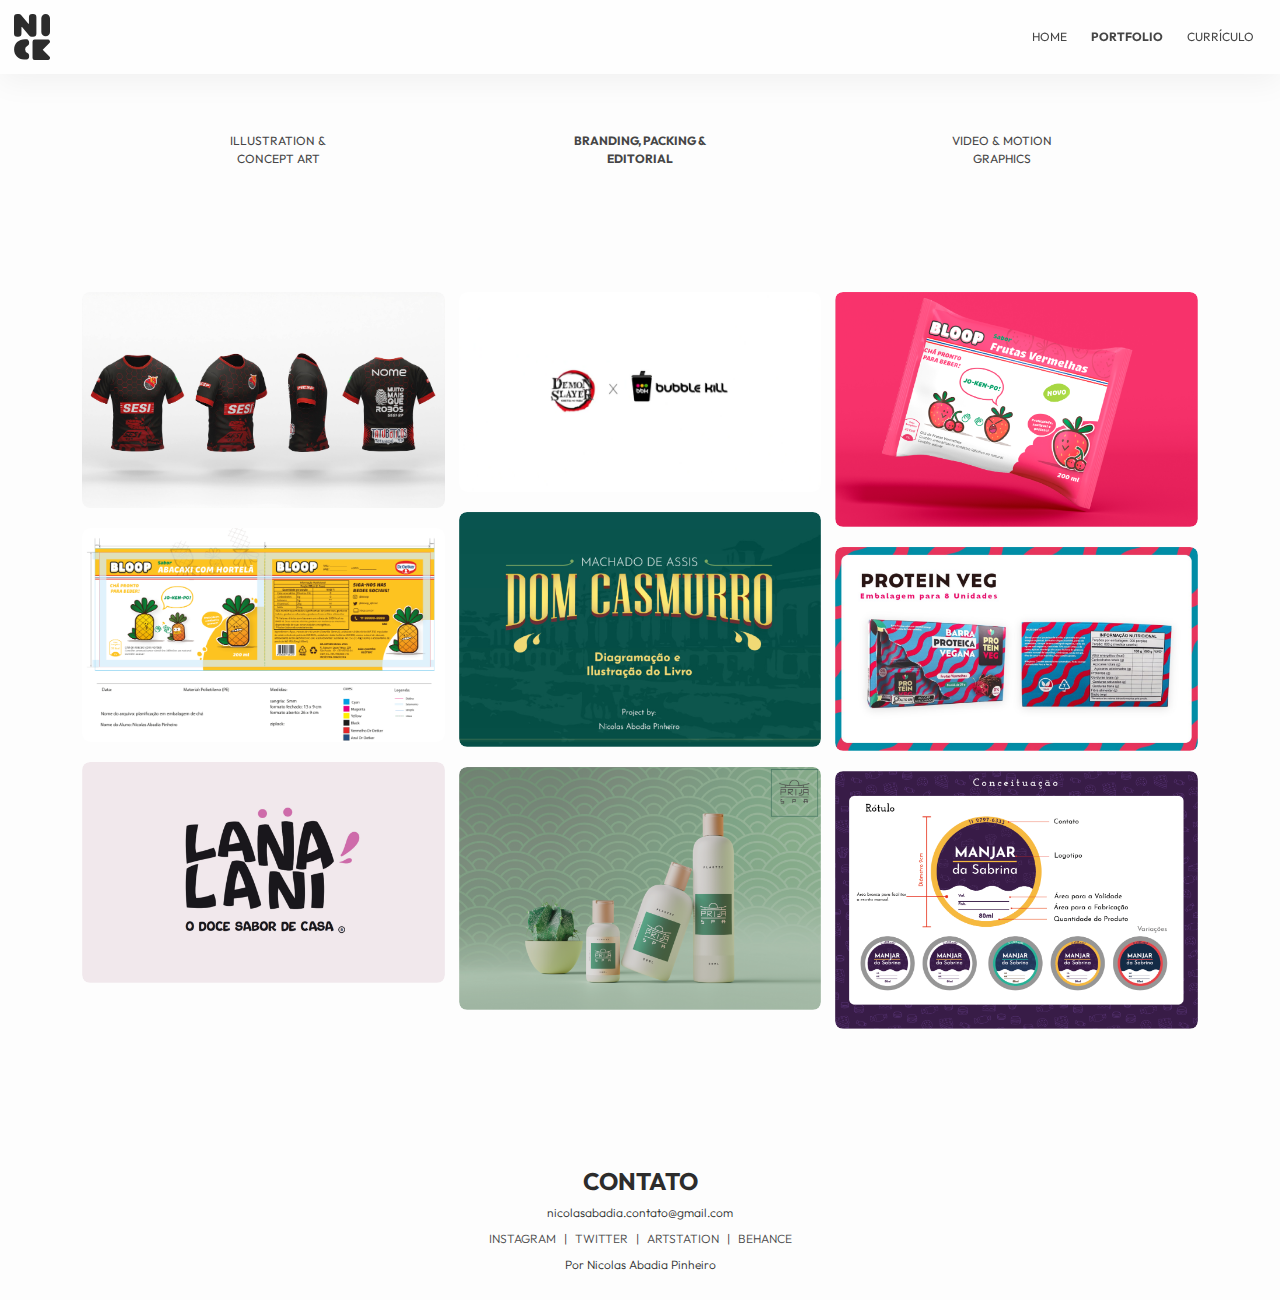
==== graphicdesign.html @ d36bc365 "Projects Update" ====
<!DOCTYPE html>
<html lang="en">

<head>
    <meta charset="UTF-8">
    <meta http-equiv="X-UA-Compatible" content="IE=edge">
    <meta name="viewport" content="width=device-width, initial-scale=1.0">
    <link rel="stylesheet"
        href="https://fonts.googleapis.com/css2?family=Material+Symbols+Rounded:opsz,wght,FILL,GRAD@48,700,1,0" />
    <link class="favicon" rel="icon" href="assets/SVGS/favicon2.svg" type="image/svg+xml"
        media="(prefers-color-scheme: dark)">
    <link class="favicon" rel="icon" href="assets/SVGS/favicon.svg" type="image/svg+xml"
        media="(prefers-color-scheme: light)">
    <link href="https://cdn.jsdelivr.net/npm/bootstrap@5.3.0/dist/css/bootstrap.min.css" rel="stylesheet">
    <link href="https://getbootstrap.com/docs/5.3/assets/css/docs.css" rel="stylesheet">
    <script src="https://cdn.jsdelivr.net/npm/bootstrap@5.3.0/dist/js/bootstrap.bundle.min.js"></script>
    <link rel="stylesheet" href="/css/style.css">
    
    <title>Nicolas Abadia Pinheiro | Portfolio</title>
</head>

<body>


    <input type="checkbox" id="toggle">
    <header>
        <div class="logotipo"> 
            <img id="llogo" class="img-logotipo" src="/assets/SVGS/favicon.svg" alt="" media="(prefers-color-scheme: light)">
            <img id="dlogo" class="img-logotipo" src="/assets/SVGS/favicon2.svg" alt="" media="(prefers-color-scheme: dark)">
            <h2>Nicolas Abadia Pinheiro</h2>
            <p><b>/PORTFOLIO</b></p>
        </div>

        <nav translate="no">
            <ul class="nav-web">
                <li><a class="nav-link" id="a_home" href="index.html">Home</a></li>
                <li><a class="nav-link" id="a_portfolio" href="#"><b>Portfolio</b></a></li>
                <li><a class="nav-link" id="a_resume" href="resume.html">Currículo</a></li>
            </ul>

            <label class="navbar-toggler" for="toggle">
                <span class="bar"></span>
                <span class="bar"></span>
                <span class="bar"></span>
            </label>
            <ul translate="no" class="nav-mobile">
                <li class="nav-item"><a class="nav-link" id="a_home" href="index.html">Home</a></li>
                <li class="nav-item"><a class="nav-link" id="a_portfolio" href="#"><b>Portfolio</b></a>
                </li>
                <li class="nav-item"><a class="nav-link" id="a_resume" href="resume.html">Currículo</a>
                </li>
            </ul>
        </nav>
    </header>


    <main>
        <nav>
            <ul class="nav-port">
                <li><a class="nav-link" id="a_portfolio" href="portfolio.html">ILLUSTRATION & CONCEPT ART</a></li>
                <li><a class="nav-link" id="a_resume" href="graphicdesign.html"><b>BRANDING, PACKING & EDITORIAL</b></a></li>
                <li><a class="nav-link" id="a_resume" href="video.html">VIDEO & MOTION GRAPHICS</a></li>
            </ul>
        </nav>
       <section class="projects">
            <div class="container">
                <div class="box">
                    <div class="column">
                        <div class="image"><img src="assets/ALLWORKS/MOCKUPTATU.jpg" alt=""></div>
                        <div class="image"><img src="assets/ALLWORKS/Captura de tela 2023-12-28 151054.png" alt=""></div>
                        <div class="image"><img src="assets/ALLWORKS/LANA LANI.png" alt=""></div>
          
                        
                        
                    </div>
                    <div class="column">
                        <div class="image"><img id="demon" src="assets/ALLWORKS/Captura de tela 2024-02-03 124009 - Copia.png" alt=""></div>
                        <div class="image"><img src="assets/ALLWORKS/DOMCAS.png" alt=""></div>
                        <div class="image"><img src="assets/ALLWORKS/PRIJA.png" alt=""></div>
                    </div>
                    <div class="popup-img" id="demon">
                        <div>
                            <span>&times;</span>
                            <div class="popup-desc">
                                <h2>Campanha Promocional: Demon Slayer & Bubble Kill</h2>
                                <p>Trabalho de Conclusão de Curso do Técnico em Design Gráfico do SENAI</p>
                                <p>2023</p>
                                <p><b>Softwares:</b> Photoshop, Illustrator, After Effects, CapCut, Spline, InDesign & Figma</p>
                            </div>
                            <img src="assets/ALLWORKS/Slide1.JPG" alt="">
                            <h2>POSTERS</h2>
                            <img src="assets/ALLWORKS/Mitsuri3.jpg" alt="">
                            <img src="assets/ALLWORKS/Screenshot_20230530-054259_OneDrive.jpg" alt="">
                            <img src="assets/ALLWORKS/Screenshot_20230530-054313_OneDrive.jpg" alt="">
                            <img src="assets/ALLWORKS/Screenshot_20230530-054327_OneDrive.jpg" alt="">
                            <h2>MOCKUPS</h2>
                            <img src="assets/ALLWORKS/muckup mitsuri.jpg" alt="">
                            <img src="assets/ALLWORKS/MitsuriMockup.png" alt="">
                            <img src="assets/ALLWORKS/mockup tokito.jpg" alt="">
                            <img src="assets/ALLWORKS/tanjimocuop.png" alt="">
                            <h2>REDES SOCIAIS</h2>
                            <img src="assets/ALLWORKS/POST FACEBOOK.png" alt="">
                            <h2>COPOS</h2>
                            <video autoplay loop  src="assets/ALLWORKS/studio-lighting-copy-3 (2).mp4"></video>
                            <video autoplay loop  src="assets/ALLWORKS/studio-lighting-copy-3 (3).mp4"></video>
                            <video autoplay loop  src="assets/ALLWORKS/studio-lighting-copy-3 (4).mp4"></video>
                            <video autoplay loop  src="assets/ALLWORKS/studio-lighting-copy-3 (5).mp4"></video>
                        </div>
                    </div>
                    <div class="column">
                        <div class="image"><img src="assets/ALLWORKS/BLOOP.png" alt=""></div>
                        <div class="image"><img src="assets/ALLWORKS/PROTEIN.png" alt=""></div>
                        <div class="image"><img src="assets/ALLWORKS/MANJAR.png" alt=""></div>
                    </div>
                </div>
            </div>
            
       </section>
    </main>
    <footer>
        <h2>CONTATO</h2>
        <span class="email">nicolasabadia.contato@gmail.com</span>
        <div translate="no" class="social">
            <a target="_blank" href="https://www.instagram.com/gogimatilu/">Instagram</a><span class="st">|</span><a
                target="_blank" href="https://twitter.com/gogimatilu">Twitter</a><span class="st">|</span><a
                target="_blank" href="https://www.artstation.com/gogimatilu">Artstation</a><span class="st">|</span><a
                target="_blank" href="https://www.behance.net/nicolasabadia">Behance</a>
        </div>
        <span class="credits">Por Nicolas Abadia Pinheiro</span>
    </footer>
    <script src="javascript/script.js"></script>
</body>

</html>
---- css/style.css ----
@charset "UTF-8";
@import url('https://fonts.googleapis.com/css2?family=Outfit:wght@100;200;300;400;500;600;700;800;900&family=Sora:wght@100;200;300;400;500;600;700;800&display=swap');
@import url('https://fonts.googleapis.com/css2?family=Inter:wght@100;200;300;400;500;600;700;800;900&display=swap');

:root {
    --cor0: #FDFDFD;
    --cor1: #2C2C2C;
    --cor2: #454545;
    --fonte-padrao: Outfit, Inter, system-ui, -apple-system, BlinkMacSystemFont, 'Segoe UI', Roboto, Oxygen, Ubuntu, Cantarell, 'Open Sans', 'Helvetica Neue', sans-serif;
}

* {
    margin: 0;
    padding: 0;
    box-sizing: border-box;
    border: 0;
    outline: 0;
    list-style: none;
    text-decoration: none;
}

ul {
    margin-bottom: 0;
    padding-left: 0;
}

html {
    width: 100%;
    height: 100%;
    font-family: var(--fonte-padrao);
    scroll-behavior: smooth;
}

body {
    font-family: var(--fonte-padrao);
    background-color: var(--cor0);
    color: var(--cor1);
    width: 100%;
    height: 100%;
    display: flex;
    flex-direction: column;


}

header {
    background-color: rgba(255, 255, 255, 0.45);
    box-shadow: 0px 8px 30px rgba(0, 0, 0, 0.05);
    width: 100%;
    min-height: fit-content;
    padding: 14px;
    display: flex;
    flex-direction: row;
    justify-content: space-between;
    align-items: center;
    position: fixed;
    z-index: 2;
    backdrop-filter: blur(45px);
    transition: 0.3s;
}



h2 {
    font-size: 24px;
    text-transform: uppercase;
    font-weight: bold;
    margin-bottom: 0;
}

#me {
    margin-bottom: 27px;
}

.desc h3 {
    margin-top: 27px;
}

h3 {
    font-size: 14px;
    font-style: normal;
    font-weight: bold;
}

p {
    line-height: 27px;
    letter-spacing: 0.07em;
    font-size: 12px;
    margin-bottom: 0;
}

#dlogo {
    display: none;
}

#llogo {
    display: block;
}

.logotipo {
    display: flex;
    align-items: center;
    gap: 20px;
}

.logotipo > p {
    font-size: 16px;
    color: var(--cor2);
    margin-bottom: -6px;
    margin-left: -16px;
    display: none;
}

.logotipo h2 {
    font: 20px;
    display: none;
}

.img-logotipo {
    width: 36px
}

a {
    text-decoration: none;
}

a:hover {
    opacity: 80%;
}

.nav-web {
    display: flex;
    font-size: 12px;
    align-items: center;
    transition: 0.5s;

}


.nav-mobile {
    font-size: 20px;
    display: none;
    align-items: center;
    transition: 1s;
}

.nav-link {
    display: block;
    
    max-width: 167.8px;
    text-align: center;
    padding: 12px;
    text-decoration: none;
    color: var(--cor2);
    text-transform: uppercase;
}


.navbar-toggler {
    display: none;
    height: min-content;
    cursor: pointer;
    transition: 1s;
}


.bar {
    width: 25px;
    height: 4px;
    margin-bottom: 6px;
    background-color: var(--cor1);
    border-radius: 16px;
    transition: 0.3s;
}

input {
    display: none;
    transition: 0.3s;
}

input:checked~header nav .nav-mobile {
    transform: translateX(0);
}



input:checked~header .navbar-toggler .bar:nth-child(1) {
    position: absolute;
    transform: rotate(45deg);
}

input:checked~header .navbar-toggler .bar:nth-child(2) {
    display: none;
}

input:checked~header .navbar-toggler .bar:nth-child(3) {
    transform: rotate(-45deg);
}

.nav-item {
    width: 100%;
}

.img-project {
    border-radius: 16px;
}

.project-imgs {
    border-radius: 16px;
    display: flex;
    align-items: center;
    grid-auto-flow: column;
    grid-auto-columns: 100%;
    gap: 60px;
    scroll-behavior: smooth;
    overscroll-behavior-inline: contain;
    -ms-overflow-style: none;
    overflow-x: auto;
    scrollbar-width: none;

}

.project-imgs::-webkit-scrollbar {
    display: none;
}

.project-slider {
    margin-top: 25px;
    width: 100%;
    display: flex;
    gap: 25px;
    align-items: center;
    justify-content: center;
}

.project-slider a {
    display: block;
    height: 16px;
    width: 16px;
    background-color: #686868;
    border-radius: 50px;
}

/*.project-imgs:hover {
    overflow-x: auto;
    position: sticky;
    scale: 105%;
    overscroll-behavior-inline: contain;
}
*/
footer {
    display: flex;
    align-items: center;
    margin-top: 92px;
}

main {
    display: flex;
    flex-direction: column;
    gap: 72px;
    margin-top: 120px;
}

.works {
    align-items: center;
    display: flex;
    justify-content: center;
    flex-direction: column;
}



.all-works {
    text-decoration: none;
    background-image: url(/assets/ALLWORKS/RUKANGRAYSCALE.png);
    background-position: 50% 50%;
    background-size: 100%;
    gap: 10px;
    height: 200px;
    cursor: pointer;
    justify-content: center;
    overflow: hidden;
    width: 100%;
    transition: 1s;
}

.all-works:hover {
    background-size: 120%;
    text-decoration: none;
}
.ic-works:hover {
    background-size: 120%;
    text-decoration: none;
}
.gd-works:hover {
    background-size: 120%;
    text-decoration: none;
}
.vm-works:hover {
    background-size: 120%;
    text-decoration: none;
}

.ic-works {
    cursor: pointer;
    background-image: url(/assets/ALLWORKS/RUKANGRAYSCALE.png);
    background-position: 50% 50%;
    background-size: 100%;
    gap: 10px;
    height: 200px;
    justify-content: center;
    overflow: hidden;
    width: 100%;
    transition: 1s;
}

.gd-works {
    cursor: pointer;
    background-image: url(/assets/ALLWORKS/BLOOP.png);
    background-position: 50% 50%;
    background-size: 100%;
    gap: 10px;
    height: 200px;
    justify-content: center;
    overflow: hidden;
    width: 100%;
    transition: 1s;
}

.vm-works {
    cursor: pointer;
    background-image: url(/assets/ALLWORKS/Captura\ de\ tela\ 2023-03-21\ 140206.png);
    background-position: 50% 50%;
    background-size: 100%;
    gap: 10px;
    height: 200px;
    justify-content: center;
    overflow: hidden;
    width: 100%;
    transition: 1s;
}

.a-all-works {
    background-color: #0e0d2d7d;
    display: flex;
    align-items: center;
    justify-content: center;
    width: 100%;
    height: 100%;
    padding: 20px;
}

.works-categories {
    display: flex;
    width: 100%;
    flex-wrap: nowrap;
    
}

.a-all-works > p {
    text-align: center;
    font-size: 24px;
    color: white;
    text-transform: uppercase;
    font-weight: bold;
    margin-bottom: 0;
}


.banner {
    display: flex;
    flex-direction: column;
    align-items: center;
    justify-content: center;
    gap: 72px;

}

.banner h2 {
    max-width: 835px;
    text-align: center;
    padding: 0px 50px;
}

.nick-banner {
    width: 40%;
}

.about {
    display: flex;
    flex-wrap: wrap;
    flex-direction: row;
    align-items: center;
    justify-content: center;
    gap: 60px;
    padding: 0px 50px;
}

.h2-banner {
    margin-top: 230px;
}

.about img {
    max-width: fit-content;
    width: 225px;
}

img {
    transition: 0.5s;
    width: 100%;
}

.img-banner {
    margin: -256px;
    height: 550px;
    width: 100%;
    object-fit: cover;

}

.img-project:hover {
    scale: 102%;
}

video {
    width: 100%;
    border-radius: 12px;
}

.video_project {
    width: 65%;
}

.video {
    justify-content: center;
    display: flex;
    padding: 20px;
    width: 100%;
    position: relative;
    width: 100%;
    margin-top: 88px;
}

.video > iframe {
    border-radius: 8px;
    scale: 1.4;
}

.desc {
    width: 550px;
    display: flex;
    flex-direction: column;
    letter-spacing: 15%;
    justify-content: center;
    gap: 27px;

}

.container {
    display: flex;
    flex-direction: column;
    justify-content: center;
    align-items: center;
    text-align: center;
    margin: 40px 20px 0px 20px;
}

.container .box {
    
    display: flex;
    flex-direction: row;
    justify-content: space-between;
    align-items: flex-start;
}

.container .box .column {
    display: flex;
    flex-direction: column;
    width: 32.5%;

    
}

.container .box .column img {
    width: 100%;
    border-radius: 8px;
    
}


@media only screen and (max-width: 769px) {
    .container .box {
        flex-direction: column;
    }
    .container .box .column {

        width: 100%;
    }
}

.nav-port {
    display: flex;
    font-size: 12px;
    align-items: center;
    transition: 0.5s;
    justify-content: space-evenly;
}

.image {
    overflow: hidden;
    cursor: pointer;
    width: fit-content;
    height: fit-content;
    margin-bottom: 20px;
    border-radius: 8px;
}

.image img {
    transition: .5s ease;
}

.image img:hover {
    transform: scale(1.1);
}

.popup-img {
    position: fixed;
    display: none;
    flex-direction: column;
    justify-content: flex-start;
    align-items: center;
    gap: 20px;
    top: 0;
    left: 0;
    background-color: rgba(255, 255, 255, 0.9);
    height: 100%;
    width: 100%;
    z-index: 2;
    padding: 20px;
    overflow-x: hidden;
    
    backdrop-filter: blur(10px);
}
.popup-img > div {
    margin-top: 72px;
    display: flex;
    flex-direction: column;
    justify-content: flex-start;
    align-items: center;
    gap: 40px;
}
.popup-img span {
    position: absolute;
    top: 20px;
    right: 40px;
    font-size: 40px;
    font-weight: normal;
    color: var(--cor1);
    cursor: pointer;
    z-index: 1;
}

.popup-img  h2 {
    margin-bottom: 20px;
   
}


.popup-img img, video{
    border-radius: 8px;
    width: 65%;
    object-fit: cover;
}

@media (max-width: 963px) {

    .popup-img span {
        right: 16px;
    }

    .popup-img img, video {
        width: 90%;
        height: auto;
    }

    .popup-img > div {
    
        gap: 20px;
    }
}


iframe {
    border-radius: 8px;
    margin-bottom: 60px;
}

.desc li {
    line-height: 27px;
    letter-spacing: 0.07em;
    font-size: 12px;
    margin-bottom: 0;
}

.desc p {
    text-align: justify;
}

footer {
    display: flex;
    flex-wrap: wrap;
    flex-direction: column;
    gap: 8px;
    padding: 26px;
    font-size: 12px;
}

footer a {
    font-style: normal;
    font-weight: 300;
    line-height: 150%;
    text-transform: uppercase;
    text-decoration: none;
    color: var(--cor2);
}

footer span {
    text-align: center;
    font-weight: 300;
    letter-spacing: 15%;
}

.social {
    display: flex;
    gap: 8px;
    flex-wrap: wrap;
    align-items: center;
    justify-content: center;
}

.projects {
    padding: 0px 50px;
    display: flex;
    flex-direction: column;
    justify-content: center;
    align-items: center;
    gap: 75px;

}

.div_projects {
    max-width: 65%;
    display: flex;
    flex-direction: column;
    align-items: flex-start;
    gap: 45px;
}

.project_desc {
    display: flex;
    flex-direction: column;
    align-items: flex-start;

    gap: 27px;
}

.project_desc h3 {
    text-transform: uppercase;
}


.project_desc p {
    text-align: justify;
    letter-spacing: 0.07em;
    font-size: 20px;
    line-height: 30px;
}

#burguer {
    display: none;
    font-size: 30px;
    cursor: pointer;
}

@media (max-width: 650px) {
    iframe {
        width: 100%;
        height: auto;
    }

}


@media (max-width: 972px) {

    h2{
        font-size: 35px;
    }

    h3 {
        font-size: 18px;

    }

    body {
        gap: 100px;
    }

    .nav-web {
        display: none;
    }

    .about {
        padding: 0px 25px;
        gap: 95px;
    }

    .nav-link {
        width: 100%;
        max-width: none;
        padding: 20px;

    }

    .logotipo > p {
        display: none;
    }

    
    .logotipo > h2 {
        display: none;
    }

    .works-categories {
        flex-wrap: wrap;
    }

    .p-nav-mobile {
        height: 100vh;
        position: absolute;
    }

    .nav-mobile {
        margin-top: 72px;
        display: flex;
        flex-direction: column;
        flex-wrap: wrap;
        position: fixed;
        width: 100%;
        height: 100vh;
        justify-content: flex-start;
        align-items: center;
        top: 0;
        right: 0;
        text-align: center;
        background-color: rgb(255, 255, 255);
        backdrop-filter: blur(10px);
        z-index: 1;
        transform: translateX(100%);
    }

    .navbar-toggler {
        display: grid !important;
    }

    .social,
    .email,
    .credits {
        font-size: 21px;
    }

    .desc p {
        text-align: left;
    }

    .projects {
        padding: 0 25px;
    }

    .project_desc p {
        text-align: left;
    }


    .logotipo {
        width: 50px;
        
    }

    .nick-banner {
        width: 75%;
    }

    .email {
        line-break: anywhere;
        text-align: center;
    }

    .img-banner {
        height: 340px;

    }

    input:checked~header {
        background-color: rgb(255, 255, 255);
        ;
    }

    .div_projects {
        max-width: 100%;
    }

}

@media (max-width: 450px) {


    .st {
        display: none;
    }
}

@media (prefers-color-scheme: dark) {
    body {
      background-color: rgb(27, 27, 27);
      color: white;
    }

    footer a {
        color: #e0e0e0;
    }

    header {
        background-color: rgba(46, 46, 46, 0.45);
    }

    #dlogo {
        display: block;
    }

    #llogo {
        display: none;
    }

    .logotipo p {
        color: rgb(176, 176, 176);
    }

    .bar {
        background-color: white;
    }

    .nav-mobile {
        background-color: #1b1b1b;
    }

    .nav-link {
        color: white;
    }

    .popup-img {
        background-color: rgba(36, 36, 36, 0.8);
    }

    .popup-img span {
        color: white;
    }

    input:checked~header {
        background-color: #1b1b1b;
        ;
    }
  }
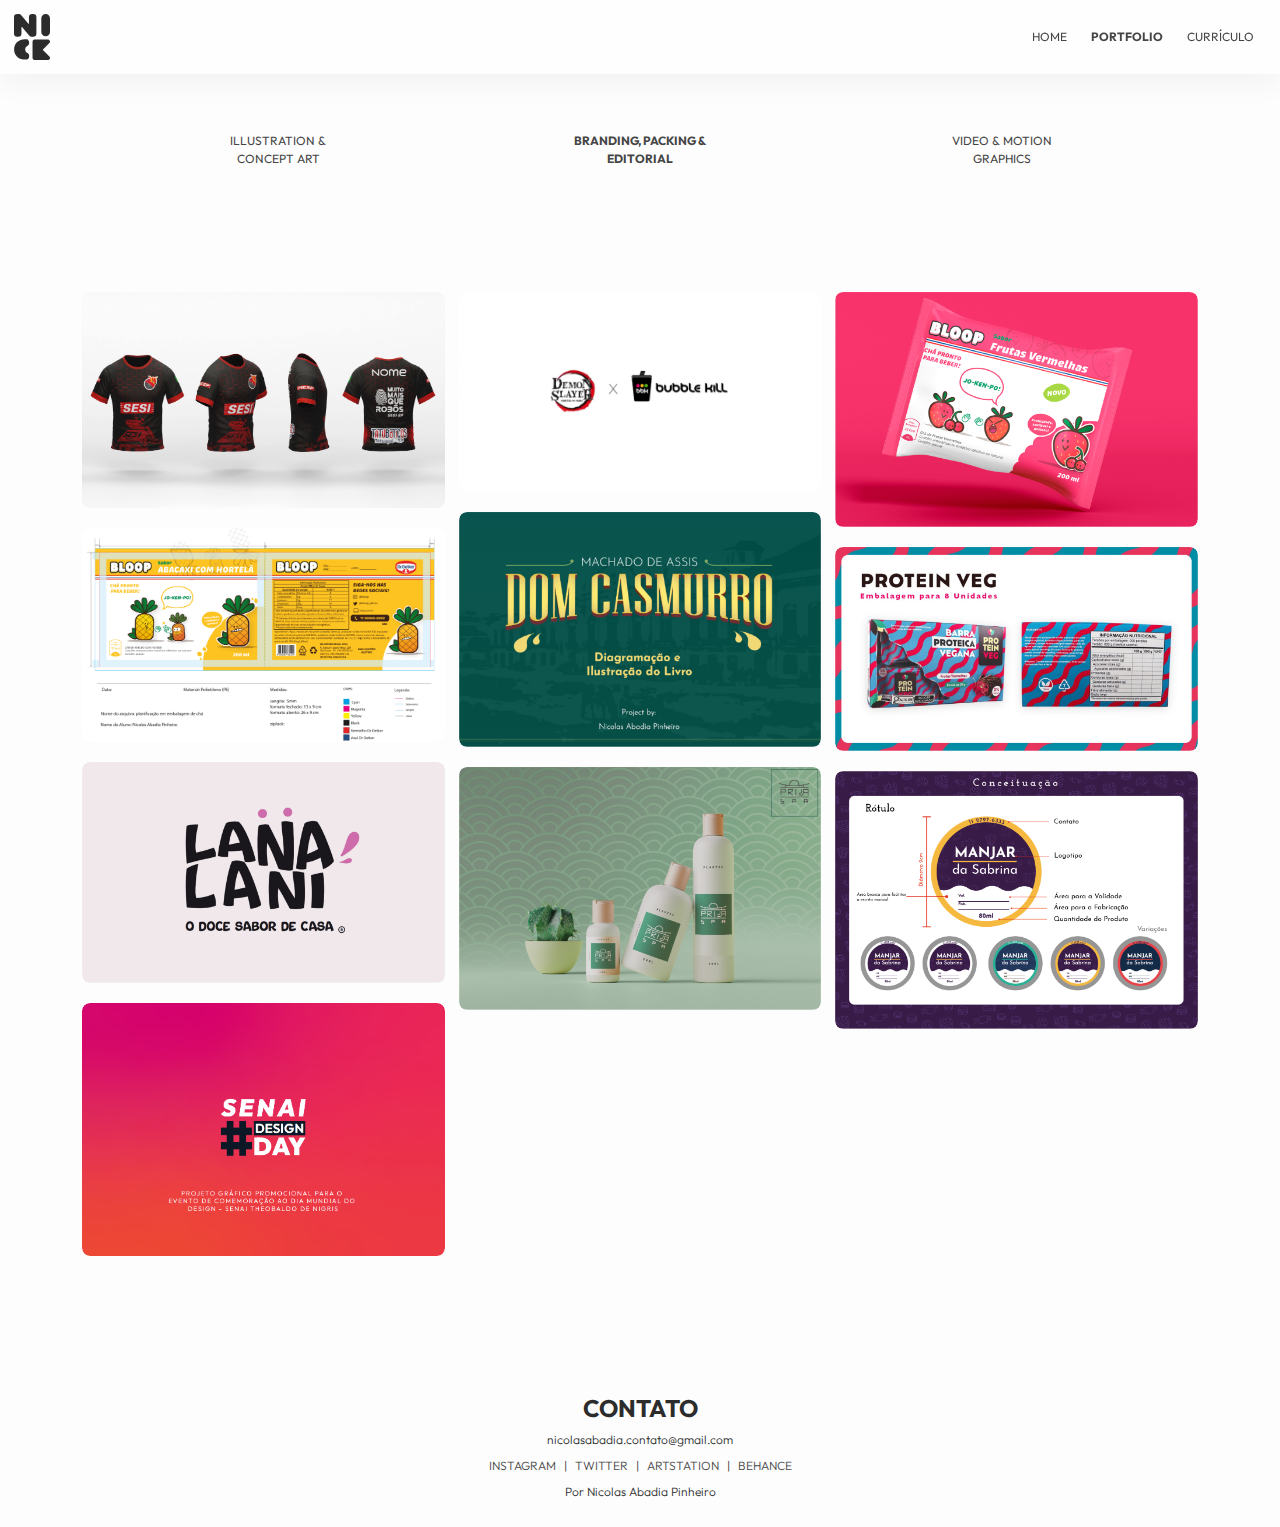
==== commit 617fb1d0: "Projects Update" ====
--- a/graphicdesign.html
+++ b/graphicdesign.html
@@ -66,17 +66,59 @@
             <div class="container">
                 <div class="box">
                     <div class="column">
-                        <div class="image"><img src="assets/ALLWORKS/MOCKUPTATU.jpg" alt=""></div>
-                        <div class="image"><img src="assets/ALLWORKS/Captura de tela 2023-12-28 151054.png" alt=""></div>
+                        <div class="image"><img id="tatu" src="assets/ALLWORKS/MOCKUPTATU.jpg" alt=""></div>
+                        <div class="image"><img id="bloopem" src="assets/ALLWORKS/Captura de tela 2023-12-28 151054.png" alt=""></div>
                         <div class="image"><img src="assets/ALLWORKS/LANA LANI.png" alt=""></div>
-          
+                        <div class="image"><img id="senai" src="assets/ALLWORKS/Captura de tela 2024-02-05 160158.png" alt=""></div>
                         
                         
                     </div>
+                    <div class="popup-img" id="tatu">
+                        <div>
+                            <span>&times;</span>
+                            <div class="popup-desc">
+                                <h2>Camisa da Equipe de Robótica Tatubóticos do SESI 434 Tatuapé</h2>
+                                <p>2023</p>
+                                <p><b>Softwares:</b> Illustrator & Photoshop</p>
+                            </div>
+                            <img src="assets/ALLWORKS/MOCKUPTATU.jpg" alt="">
+                            
+                        </div>
+                    </div>
+                    <div class="popup-img" id="senai">
+                        <div>
+                            <span>&times;</span>
+                            <div class="popup-desc">
+                                <h2>SENAI #DESIGN DAY</h2>
+                                <p>PROJETO GRÁFICO PROMOCIONAL PARA O EVENTO DE COMEMORAÇÃO AO DIA MUNDIAL DO DESIGN - SENAI THEOBALDO DE NIGRIS</p>
+                                <p>2022</p>
+                                <p><b>Softwares:</b> Illustrator & Photoshop</p>
+                            </div>
+                            <img src="assets/ALLWORKS/Captura de tela 2024-02-05 154517.png" alt="">
+                            
+                            <img src="assets/ALLWORKS/Captura de tela 2024-02-05 154544.png" alt="">
+                            <img src="assets/ALLWORKS/Captura de tela 2024-02-05 154557.png" alt="">
+                            <img src="assets/ALLWORKS/Captura de tela 2024-02-05 154621.png" alt="">
+                            <img src="assets/ALLWORKS/Captura de tela 2024-02-05 154637.png" alt="">
+                        </div>
+                    </div>
                     <div class="column">
                         <div class="image"><img id="demon" src="assets/ALLWORKS/Captura de tela 2024-02-03 124009 - Copia.png" alt=""></div>
-                        <div class="image"><img src="assets/ALLWORKS/DOMCAS.png" alt=""></div>
+                        <div class="image"><img id="dom" src="assets/ALLWORKS/DOMCAS.png" alt=""></div>
                         <div class="image"><img src="assets/ALLWORKS/PRIJA.png" alt=""></div>
+                    </div>
+                    <div class="popup-img" id="dom">
+                        <div>
+                            <span>&times;</span>
+                            <div class="popup-desc">
+                                <h2>Ilustração e Diagramação do Livro Dom Casmurro</h2>
+                                <p>Projeto de Editorial do Curso Técnico de Design Gráfico do SENAI</p>
+                                <p>2022</p>
+                                <p><b>Softwares:</b> Illustrator & Photoshop</p>
+                            </div>
+                            <img src="assets/ALLWORKS/nicolas-abadia-pinheiro-projeto-dom-casmurro-1.jpg" alt="">
+                            
+                        </div>
                     </div>
                     <div class="popup-img" id="demon">
                         <div>
@@ -108,10 +150,46 @@
                         </div>
                     </div>
                     <div class="column">
-                        <div class="image"><img src="assets/ALLWORKS/BLOOP.png" alt=""></div>
-                        <div class="image"><img src="assets/ALLWORKS/PROTEIN.png" alt=""></div>
+                        <div class="image"><img id="bloopid" src="assets/ALLWORKS/BLOOP.png" alt=""></div>
+                        <div class="image"><img  src="assets/ALLWORKS/PROTEIN.png" alt=""></div>
                         <div class="image"><img src="assets/ALLWORKS/MANJAR.png" alt=""></div>
                     </div>
+                    <div class="popup-img" id="bloopid">
+                        <div>
+                            <span>&times;</span>
+                            <div class="popup-desc">
+                                <h2>Projeto de Identidade Visual da Marca BLOOP</h2>
+                                <p>Marca fictícia de chá infantil da empresa Dr. Oetker.</p>
+                                <p>2022</p>
+                                <p><b>Softwares:</b> Illustrator & Photoshop</p>
+                            </div>
+                            <img src="assets/ALLWORKS/Captura de tela 2024-02-05 153545.png" alt="">
+                            <img src="assets/ALLWORKS/Captura de tela 2024-02-05 153614.png" alt="">
+                            <img src="assets/ALLWORKS/Captura de tela 2024-02-05 153654.png" alt="">
+                            <img src="assets/ALLWORKS/Captura de tela 2024-02-05 154142.png" alt="">
+                            <img src="assets/ALLWORKS/Captura de tela 2024-02-05 153734.png" alt="">
+                            <img src="assets/ALLWORKS/Captura de tela 2024-02-05 153748.png" alt="">
+                            <img src="assets/ALLWORKS/Captura de tela 2024-02-05 153918.png" alt="">
+                            <img src="assets/ALLWORKS/Captura de tela 2024-02-05 154003.png" alt="">
+                            <img src="assets/ALLWORKS/Captura de tela 2024-02-05 154014.png" alt="">
+                        </div>
+                    </div>
+                    <div class="popup-img" id="bloopem">
+                        <div>
+                            <span>&times;</span>
+                            <div class="popup-desc">
+                                <h2>Projeto de Embalagem da Marca BLOOP</h2>
+                                <p>Marca fictícia de chá infantil da empresa Dr. Oetker.</p>
+                                <p>2022</p>
+                                <p><b>Softwares:</b> Illustrator & Photoshop</p>
+                            </div>
+                            <img src="assets/ALLWORKS/Captura de tela 2024-02-05 154102.png" alt="">
+                            <img src="assets/ALLWORKS/Captura de tela 2024-02-05 154115.png" alt="">
+                            <img src="assets/ALLWORKS/Captura de tela 2024-02-05 154129.png" alt="">
+                            
+                        </div>
+                    </div>
+                    
                 </div>
             </div>
             
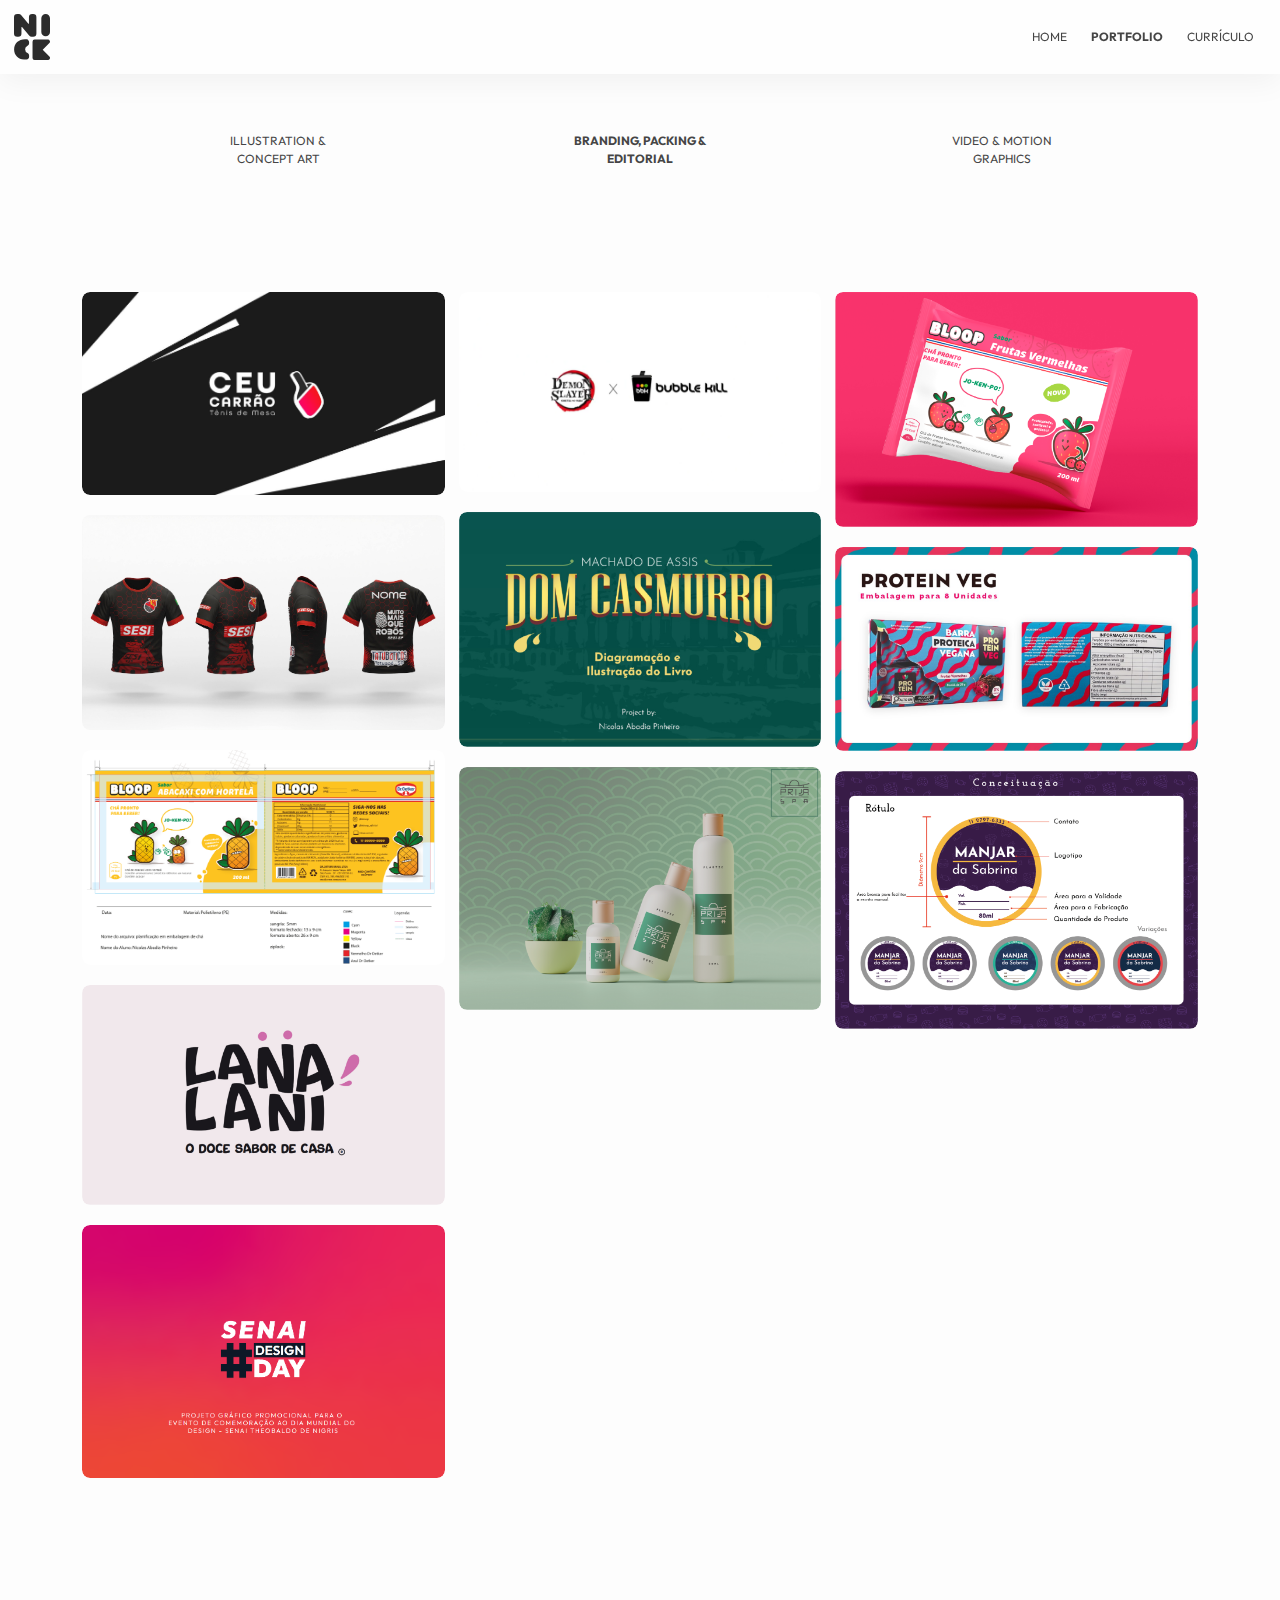
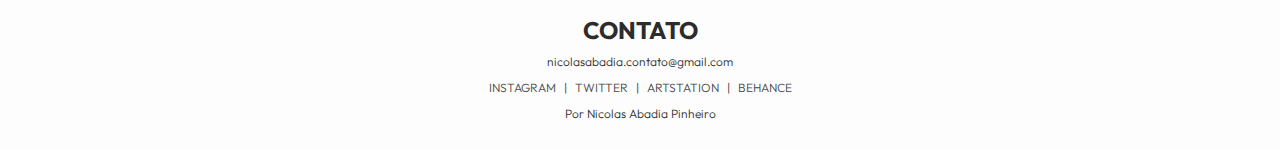
==== commit b108f630: "New Project" ====
--- a/graphicdesign.html
+++ b/graphicdesign.html
@@ -1,5 +1,5 @@
 <!DOCTYPE html>
-<html lang="en">
+<html lang="pt-br">
 
 <head>
     <meta charset="UTF-8">
@@ -66,12 +66,26 @@
             <div class="container">
                 <div class="box">
                     <div class="column">
+                        <div class="image"><img id="ceu" src="assets/ALLWORKS/image (1).jpg" alt=""></div>
                         <div class="image"><img id="tatu" src="assets/ALLWORKS/MOCKUPTATU.jpg" alt=""></div>
                         <div class="image"><img id="bloopem" src="assets/ALLWORKS/Captura de tela 2023-12-28 151054.png" alt=""></div>
                         <div class="image"><img src="assets/ALLWORKS/LANA LANI.png" alt=""></div>
                         <div class="image"><img id="senai" src="assets/ALLWORKS/Captura de tela 2024-02-05 160158.png" alt=""></div>
                         
                         
+                    </div>
+                    <div class="popup-img" id="ceu">
+                        <div>
+                            <span>&times;</span>
+                            <div class="popup-desc">
+                                <h2>Identidade Visual do Centro de Treinamento de Tênis de Mesa CEU Carrão</h2>
+                                <p>2023</p>
+                                <p><b>Softwares:</b> Illustrator & Canva</p>
+                            </div>
+                            <img src="assets/ALLWORKS/image (1).jpg" alt="">
+                            <img src="assets/ALLWORKS/1.png" alt="">
+                            <img src="assets/ALLWORKS/2.png" alt="">
+                        </div>
                     </div>
                     <div class="popup-img" id="tatu">
                         <div>
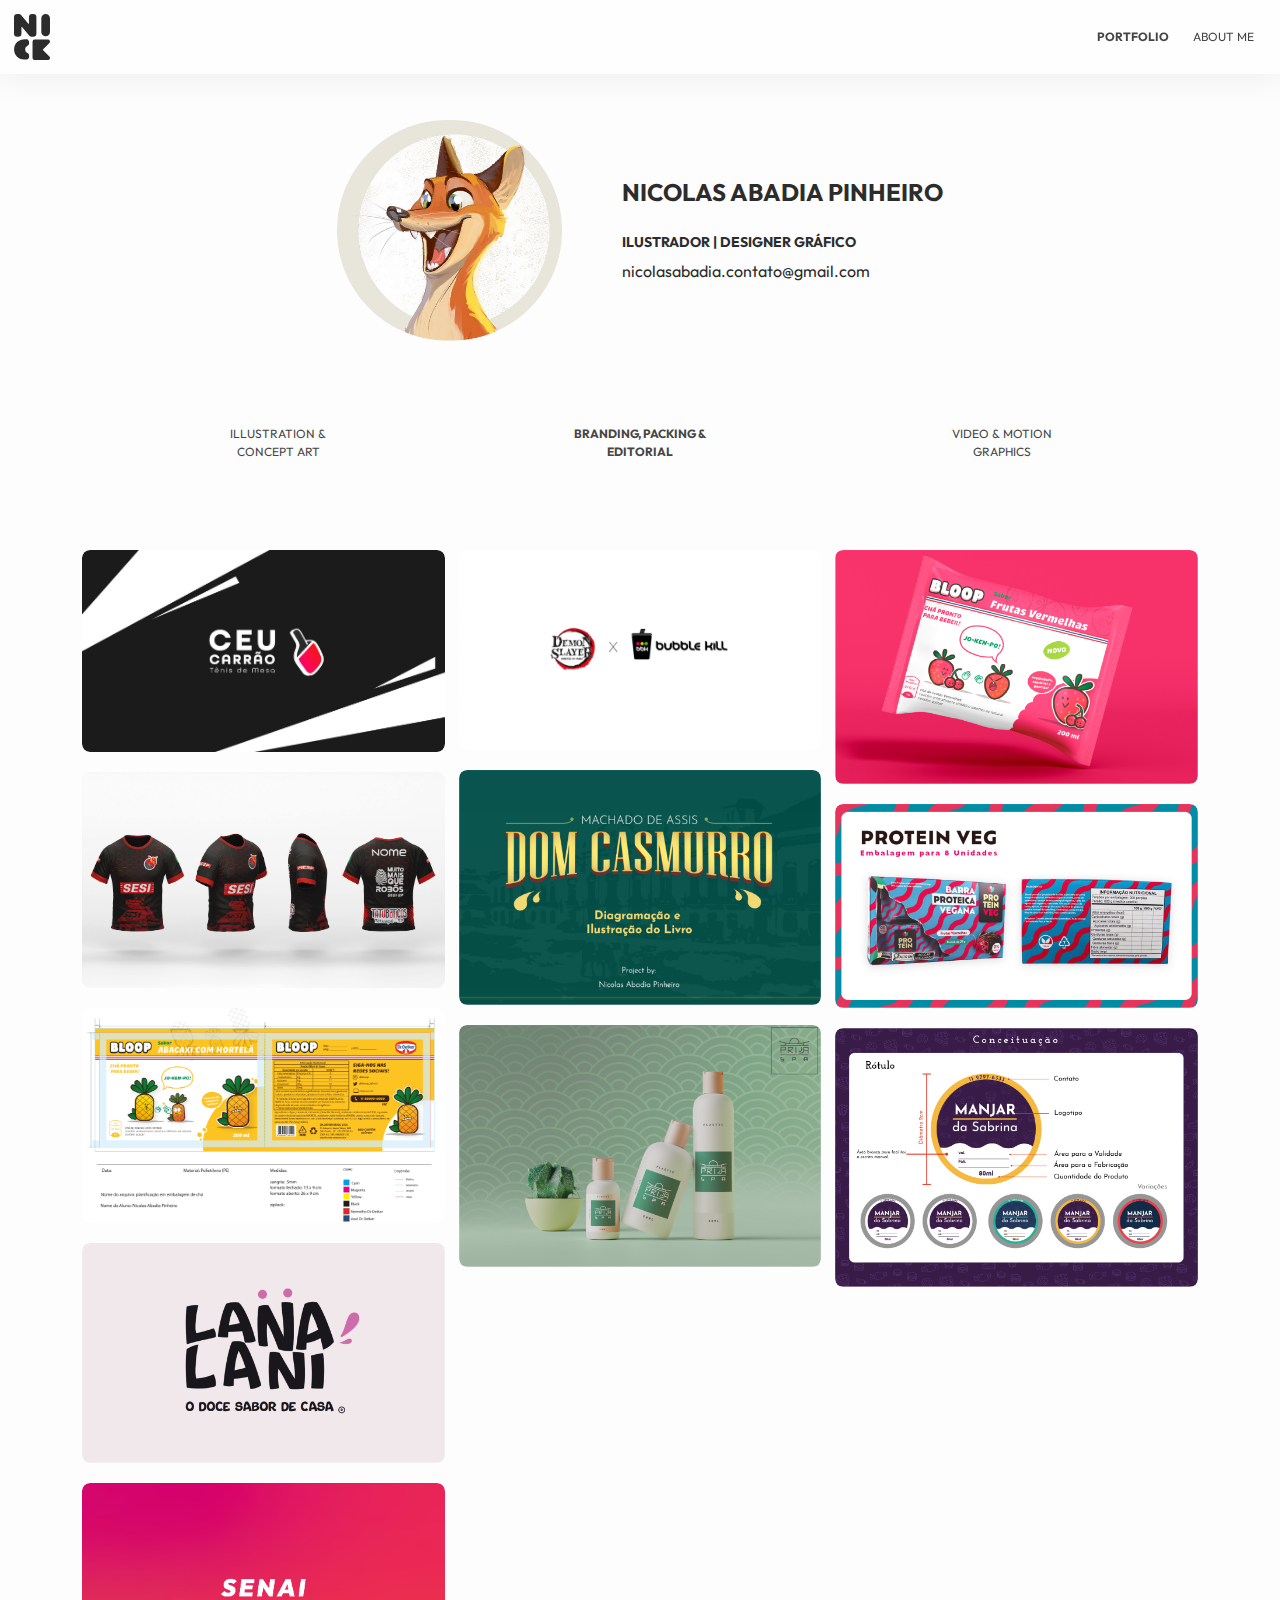
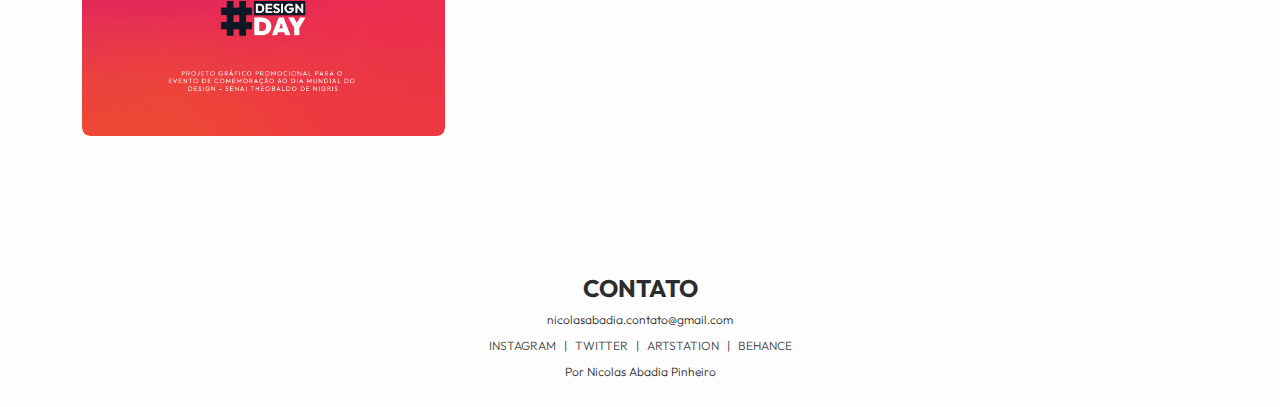
==== commit 34568a4b: "New Projects and Corrections" ====
--- a/graphicdesign.html
+++ b/graphicdesign.html
@@ -33,9 +33,9 @@
 
         <nav translate="no">
             <ul class="nav-web">
-                <li><a class="nav-link" id="a_home" href="index.html">Home</a></li>
+          
                 <li><a class="nav-link" id="a_portfolio" href="#"><b>Portfolio</b></a></li>
-                <li><a class="nav-link" id="a_resume" href="resume.html">Currículo</a></li>
+                <li><a class="nav-link" id="a_resume" href="resume.html">About me</a></li>
             </ul>
 
             <label class="navbar-toggler" for="toggle">
@@ -44,10 +44,10 @@
                 <span class="bar"></span>
             </label>
             <ul translate="no" class="nav-mobile">
-                <li class="nav-item"><a class="nav-link" id="a_home" href="index.html">Home</a></li>
+           
                 <li class="nav-item"><a class="nav-link" id="a_portfolio" href="#"><b>Portfolio</b></a>
                 </li>
-                <li class="nav-item"><a class="nav-link" id="a_resume" href="resume.html">Currículo</a>
+                <li class="nav-item"><a class="nav-link" id="a_resume" href="resume.html">About me</a>
                 </li>
             </ul>
         </nav>
@@ -55,9 +55,17 @@
 
 
     <main>
+        <section class="about">
+            <img src="assets/Foxy 1.png" alt="">
+            <div>
+                <h2 id="me">Nicolas Abadia Pinheiro</h2>
+                <h3> ILUSTRADOR | DESIGNER GRÁFICO</h3>
+                <span class="email">nicolasabadia.contato@gmail.com</span>
+            </div>
+    </section>
         <nav>
             <ul class="nav-port">
-                <li><a class="nav-link" id="a_portfolio" href="portfolio.html">ILLUSTRATION & CONCEPT ART</a></li>
+                <li><a class="nav-link" id="a_portfolio" href="index.html">ILLUSTRATION & CONCEPT ART</a></li>
                 <li><a class="nav-link" id="a_resume" href="graphicdesign.html"><b>BRANDING, PACKING & EDITORIAL</b></a></li>
                 <li><a class="nav-link" id="a_resume" href="video.html">VIDEO & MOTION GRAPHICS</a></li>
             </ul>
--- a/css/style.css
+++ b/css/style.css
@@ -72,7 +72,7 @@
     margin-bottom: 27px;
 }
 
-.desc h3 {
+.about h3 {
     margin-top: 27px;
 }
 
@@ -396,6 +396,16 @@
     padding: 0px 50px;
 }
 
+.resume {
+    display: flex;
+    flex-wrap: wrap;
+    flex-direction: row;
+    align-items: center;
+    justify-content: center;
+    gap: 60px;
+    padding: 0px 50px;
+}
+
 .h2-banner {
     margin-top: 230px;
 }
@@ -645,6 +655,7 @@
     justify-content: center;
     align-items: center;
     gap: 75px;
+    margin-top: -35px;
 
 }
 
@@ -699,7 +710,6 @@
 
     h3 {
         font-size: 18px;
-
     }
 
     body {
@@ -713,6 +723,7 @@
     .about {
         padding: 0px 25px;
         gap: 95px;
+        text-align: center;
     }
 
     .nav-link {
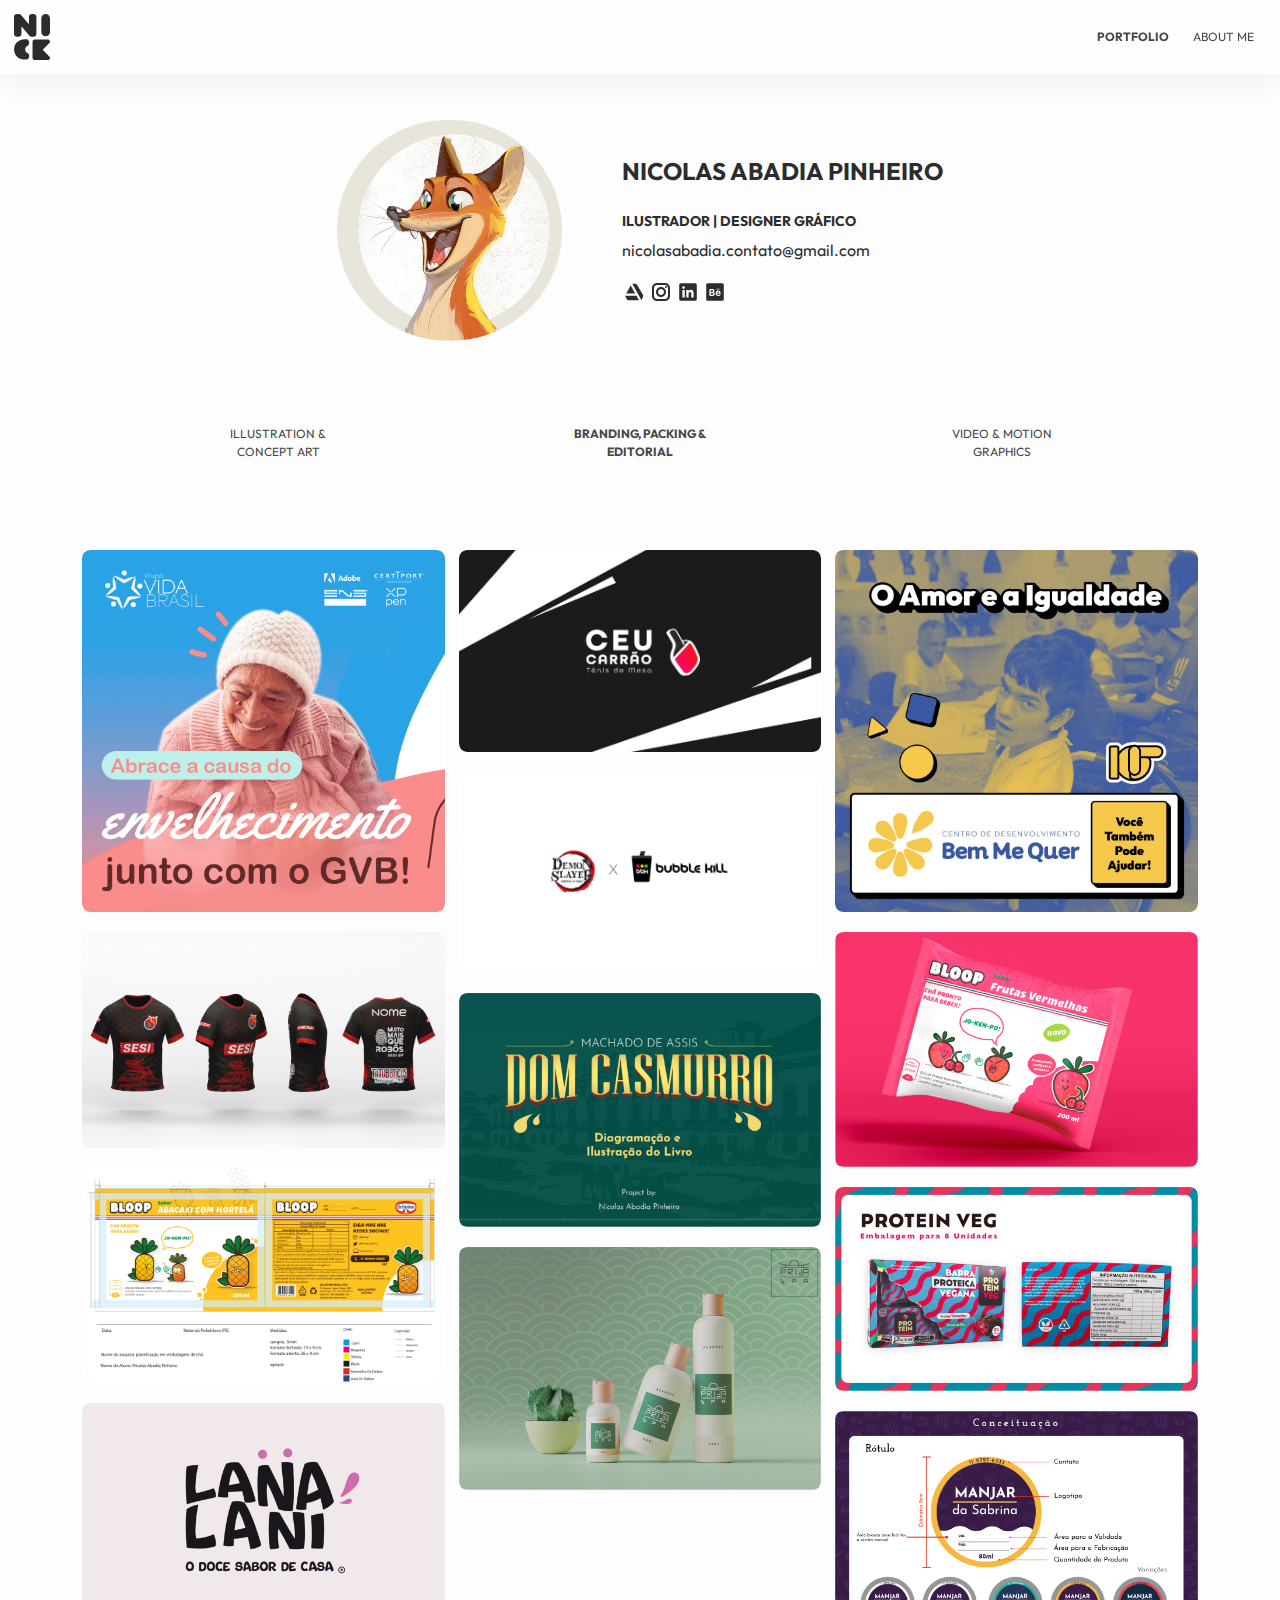
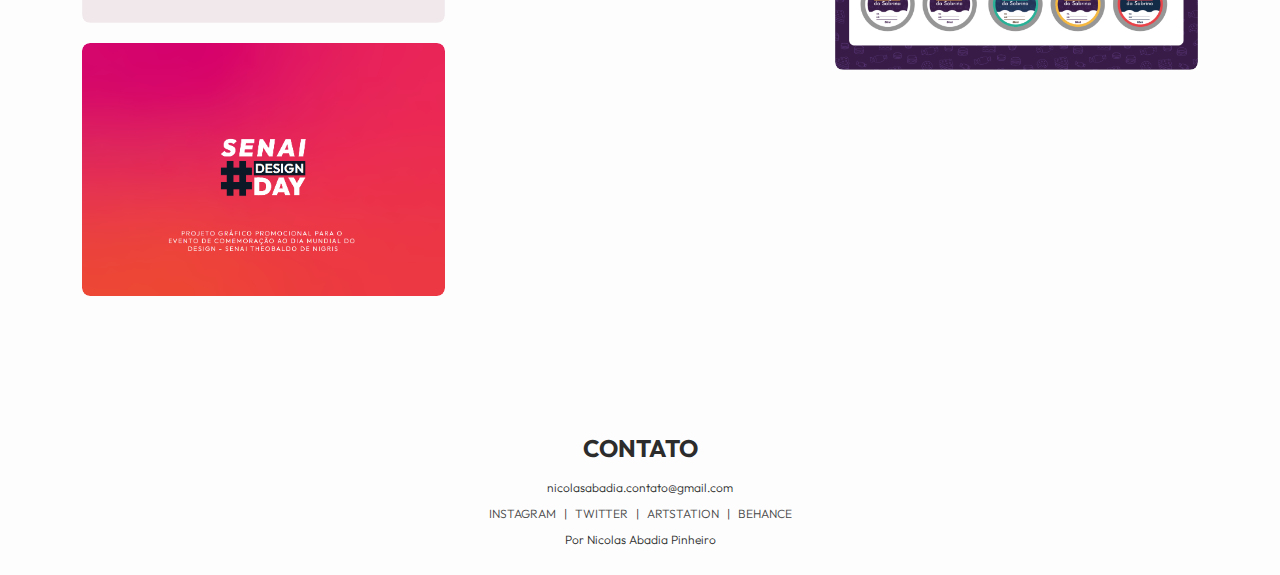
==== commit 0d8139ba: "projects update" ====
--- a/graphicdesign.html
+++ b/graphicdesign.html
@@ -61,6 +61,14 @@
                 <h2 id="me">Nicolas Abadia Pinheiro</h2>
                 <h3> ILUSTRADOR | DESIGNER GRÁFICO</h3>
                 <span class="email">nicolasabadia.contato@gmail.com</span>
+                <div class="social2">
+                    
+                    <a target="_blank" href="https://www.artstation.com/gogimatilu"><img class="svg" src="assets/SVGS/icons8-artstation.svg" alt=""></a>
+                    <a target="_blank" href="https://www.instagram.com/gogimatilu/"><img class="svg" src="assets/SVGS/icons8-instagram.svg" alt=""></a>
+                    <a target="_blank" href="https://www.linkedin.com/in/nicolas-abadia-pinheiro/"><img class="svg" src="assets/SVGS/icons8-linkedin.svg" alt=""></a>
+                    <a target="_blank" href="https://www.behance.net/nicolasabadia"><img class="svg" src="assets/SVGS/icons8-behance.svg" alt=""></a>
+                </div>
+
             </div>
     </section>
         <nav>
@@ -74,7 +82,8 @@
             <div class="container">
                 <div class="box">
                     <div class="column">
-                        <div class="image"><img id="ceu" src="assets/ALLWORKS/image (1).jpg" alt=""></div>
+                        <div class="image"><img id="gvb" src="assets/SVGS/POSTS_01.png" alt=""></div>
+                        
                         <div class="image"><img id="tatu" src="assets/ALLWORKS/MOCKUPTATU.jpg" alt=""></div>
                         <div class="image"><img id="bloopem" src="assets/ALLWORKS/Captura de tela 2023-12-28 151054.png" alt=""></div>
                         <div class="image"><img src="assets/ALLWORKS/LANA LANI.png" alt=""></div>
@@ -82,19 +91,19 @@
                         
                         
                     </div>
-                    <div class="popup-img" id="ceu">
-                        <div>
-                            <span>&times;</span>
-                            <div class="popup-desc">
-                                <h2>Identidade Visual do Centro de Treinamento de Tênis de Mesa CEU Carrão</h2>
-                                <p>2023</p>
-                                <p><b>Softwares:</b> Illustrator & Canva</p>
-                            </div>
-                            <img src="assets/ALLWORKS/image (1).jpg" alt="">
-                            <img src="assets/ALLWORKS/1.png" alt="">
-                            <img src="assets/ALLWORKS/2.png" alt="">
-                        </div>
-                    </div>
+                    <div class="popup-img" id="gvb">
+                        <div>
+                            <span>&times;</span>
+                            <div class="popup-desc">
+                                <h2>Social Media: ONG Grupo Vida Brasil</h2>
+                                <p>2024</p>
+                                <p><b>Softwares:</b> Illustrator & Photoshop</p>
+                            </div>
+                            <img src="assets/ALLWORKS/Untitled-2.png" alt="">
+                            <img src="assets/BANNERS/STORIES.png" alt="">
+                        </div>
+                    </div>
+                    
                     <div class="popup-img" id="tatu">
                         <div>
                             <span>&times;</span>
@@ -125,9 +134,23 @@
                         </div>
                     </div>
                     <div class="column">
+                        <div class="image"><img id="ceu" src="assets/ALLWORKS/image (1).jpg" alt=""></div>
                         <div class="image"><img id="demon" src="assets/ALLWORKS/Captura de tela 2024-02-03 124009 - Copia.png" alt=""></div>
                         <div class="image"><img id="dom" src="assets/ALLWORKS/DOMCAS.png" alt=""></div>
                         <div class="image"><img src="assets/ALLWORKS/PRIJA.png" alt=""></div>
+                    </div>
+                    <div class="popup-img" id="ceu">
+                        <div>
+                            <span>&times;</span>
+                            <div class="popup-desc">
+                                <h2>Identidade Visual do Centro de Treinamento de Tênis de Mesa CEU Carrão</h2>
+                                <p>2023</p>
+                                <p><b>Softwares:</b> Illustrator & Canva</p>
+                            </div>
+                            <img src="assets/ALLWORKS/image (1).jpg" alt="">
+                            <img src="assets/ALLWORKS/1.png" alt="">
+                            <img src="assets/ALLWORKS/2.png" alt="">
+                        </div>
                     </div>
                     <div class="popup-img" id="dom">
                         <div>
@@ -172,9 +195,22 @@
                         </div>
                     </div>
                     <div class="column">
+                        <div class="image"><img id="bmq" src="assets/ALLWORKS/POST01-100 (1).jpg" alt=""></div>
                         <div class="image"><img id="bloopid" src="assets/ALLWORKS/BLOOP.png" alt=""></div>
                         <div class="image"><img  src="assets/ALLWORKS/PROTEIN.png" alt=""></div>
                         <div class="image"><img src="assets/ALLWORKS/MANJAR.png" alt=""></div>
+                    </div>
+                    <div class="popup-img" id="bmq">
+                        <div>
+                            <span>&times;</span>
+                            <div class="popup-desc">
+                                <h2>Social Media: ONG Bem Quer</h2>
+                                <p>2024</p>
+                                <p><b>Softwares:</b> Illustrator & Photoshop</p>
+                            </div>
+                            <img src="assets/ALLWORKS/Untitled-1.png" alt="">
+                            <img src="assets/ALLWORKS/STORY-100.jpg" alt="">
+                        </div>
                     </div>
                     <div class="popup-img" id="bloopid">
                         <div>
--- a/css/style.css
+++ b/css/style.css
@@ -65,11 +65,15 @@
     font-size: 24px;
     text-transform: uppercase;
     font-weight: bold;
-    margin-bottom: 0;
 }
 
 #me {
     margin-bottom: 27px;
+}
+
+a {
+    text-decoration: none;
+    color: var(--cor1);
 }
 
 .about h3 {
@@ -80,6 +84,8 @@
     font-size: 14px;
     font-style: normal;
     font-weight: bold;
+    margin-top: 8px;
+    text-transform: uppercase;
 }
 
 p {
@@ -202,11 +208,11 @@
 }
 
 .img-project {
-    border-radius: 16px;
+    border-radius: 8px;
 }
 
 .project-imgs {
-    border-radius: 16px;
+    border-radius: 8px;
     display: flex;
     align-items: center;
     grid-auto-flow: column;
@@ -434,7 +440,7 @@
 
 video {
     width: 100%;
-    border-radius: 12px;
+    border-radius: 8px;
 }
 
 .video_project {
@@ -515,6 +521,8 @@
     transition: 0.5s;
     justify-content: space-evenly;
 }
+
+
 
 .image {
     overflow: hidden;
@@ -640,6 +648,16 @@
     letter-spacing: 15%;
 }
 
+.social2 {
+    margin-top: 16px;
+    
+    width: 240px;
+}
+
+.svg {
+    filter: invert(8%) sepia(2%) saturate(296%) hue-rotate(314deg) brightness(107%) contrast(78%);
+}
+
 .social {
     display: flex;
     gap: 8px;
@@ -703,6 +721,13 @@
 
 
 @media (max-width: 972px) {
+
+    .social2 {
+        transform: scale(1.5);
+        margin-top: 20px;
+        margin-left: 50%;
+        translate: -120px;
+    }
 
     h2{
         font-size: 35px;
@@ -833,16 +858,25 @@
 
 @media (prefers-color-scheme: dark) {
     body {
-      background-color: rgb(27, 27, 27);
+      background-color: rgb(11, 11, 11);
       color: white;
     }
+
+    .svg {
+        filter: invert(100%) sepia(0%) saturate(0%) hue-rotate(110deg) brightness(110%) contrast(101%);
+    }
+    
 
     footer a {
         color: #e0e0e0;
     }
+   
+    a {
+        color: white;
+    }
 
     header {
-        background-color: rgba(46, 46, 46, 0.45);
+        background-color: #1b1b1b73;
     }
 
     #dlogo {
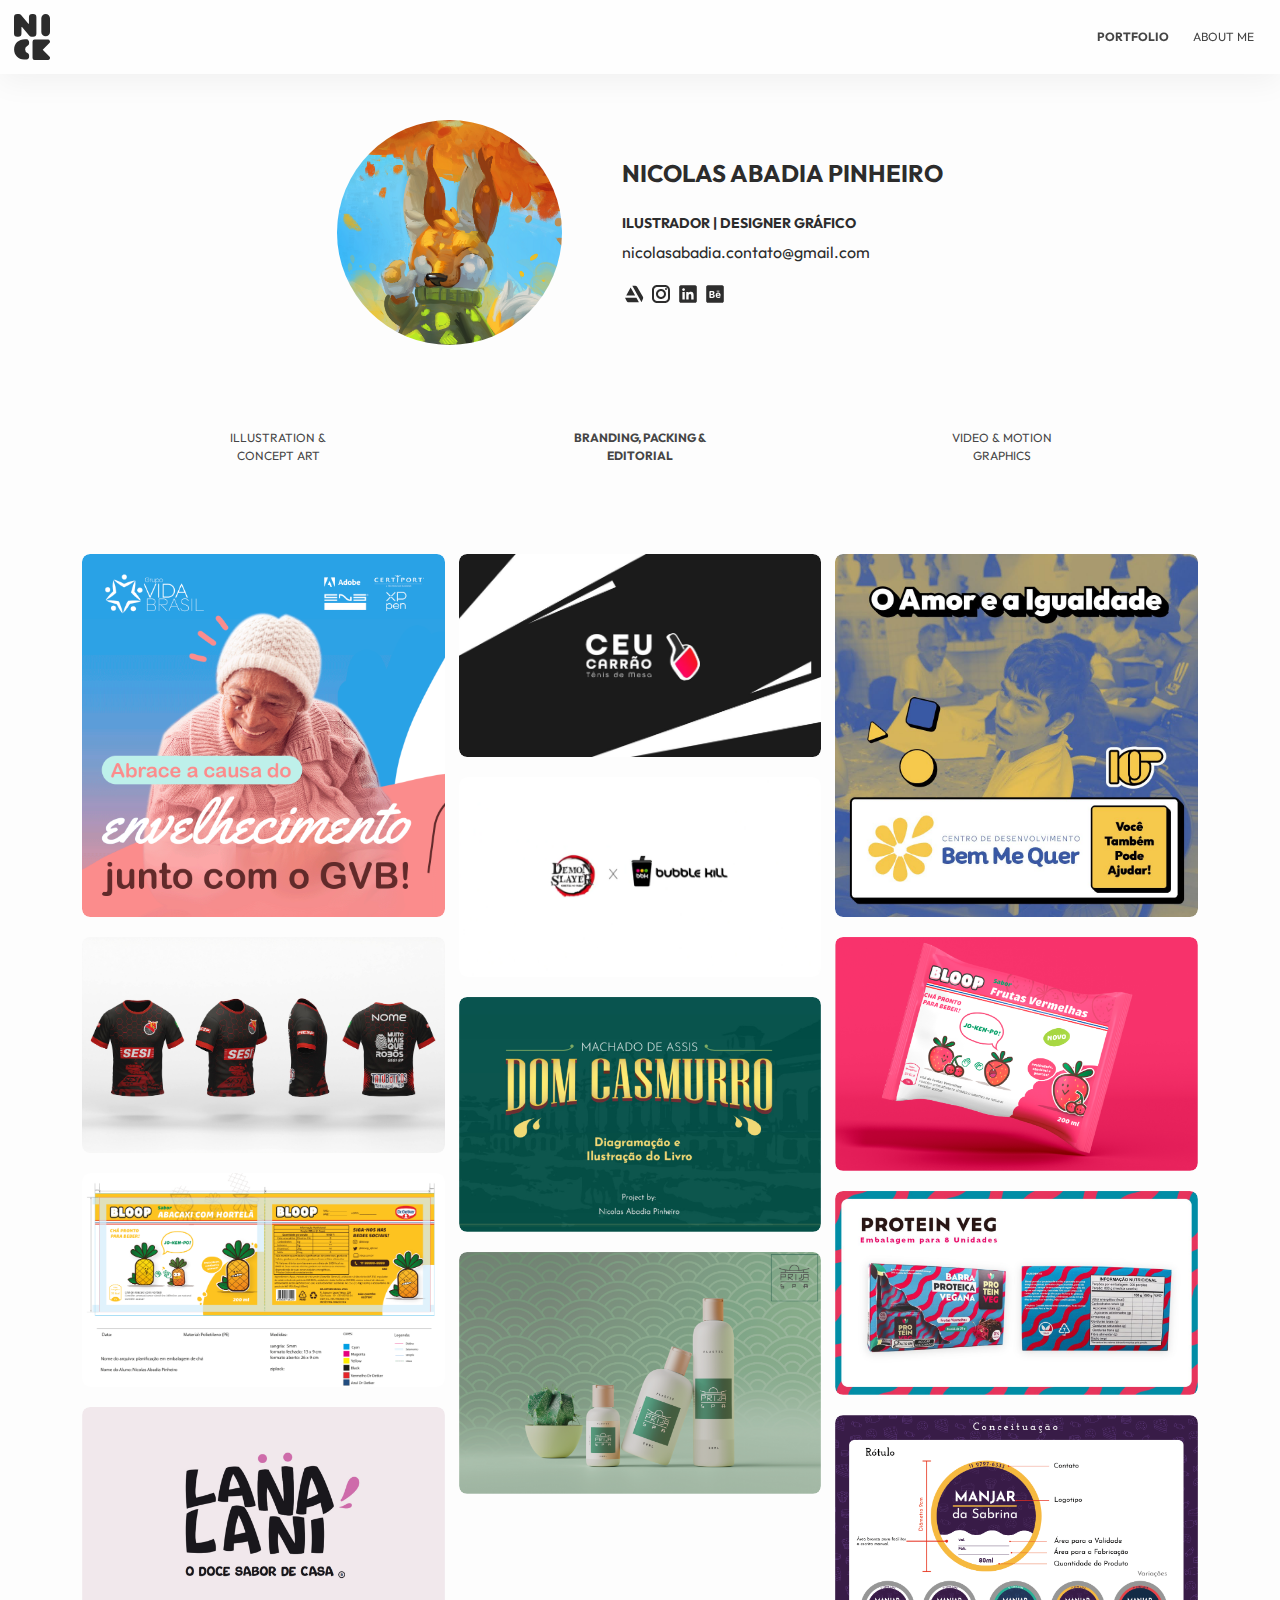
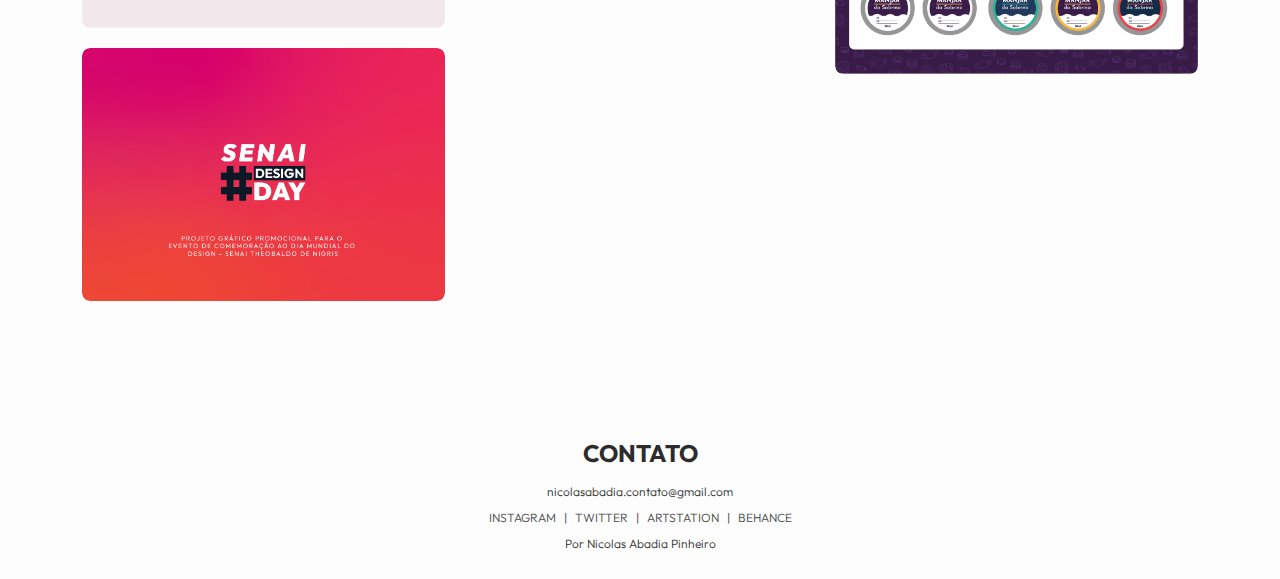
==== commit 42c5f4bb: "profile update" ====
--- a/graphicdesign.html
+++ b/graphicdesign.html
@@ -56,7 +56,7 @@
 
     <main>
         <section class="about">
-            <img src="assets/Foxy 1.png" alt="">
+            <img src="assets/foxy.png" alt="">
             <div>
                 <h2 id="me">Nicolas Abadia Pinheiro</h2>
                 <h3> ILUSTRADOR | DESIGNER GRÁFICO</h3>
--- a/css/style.css
+++ b/css/style.css
@@ -41,6 +41,11 @@
     flex-direction: column;
 
 
+}
+
+.about img {
+    border-radius: 100%;
+    
 }
 
 header {
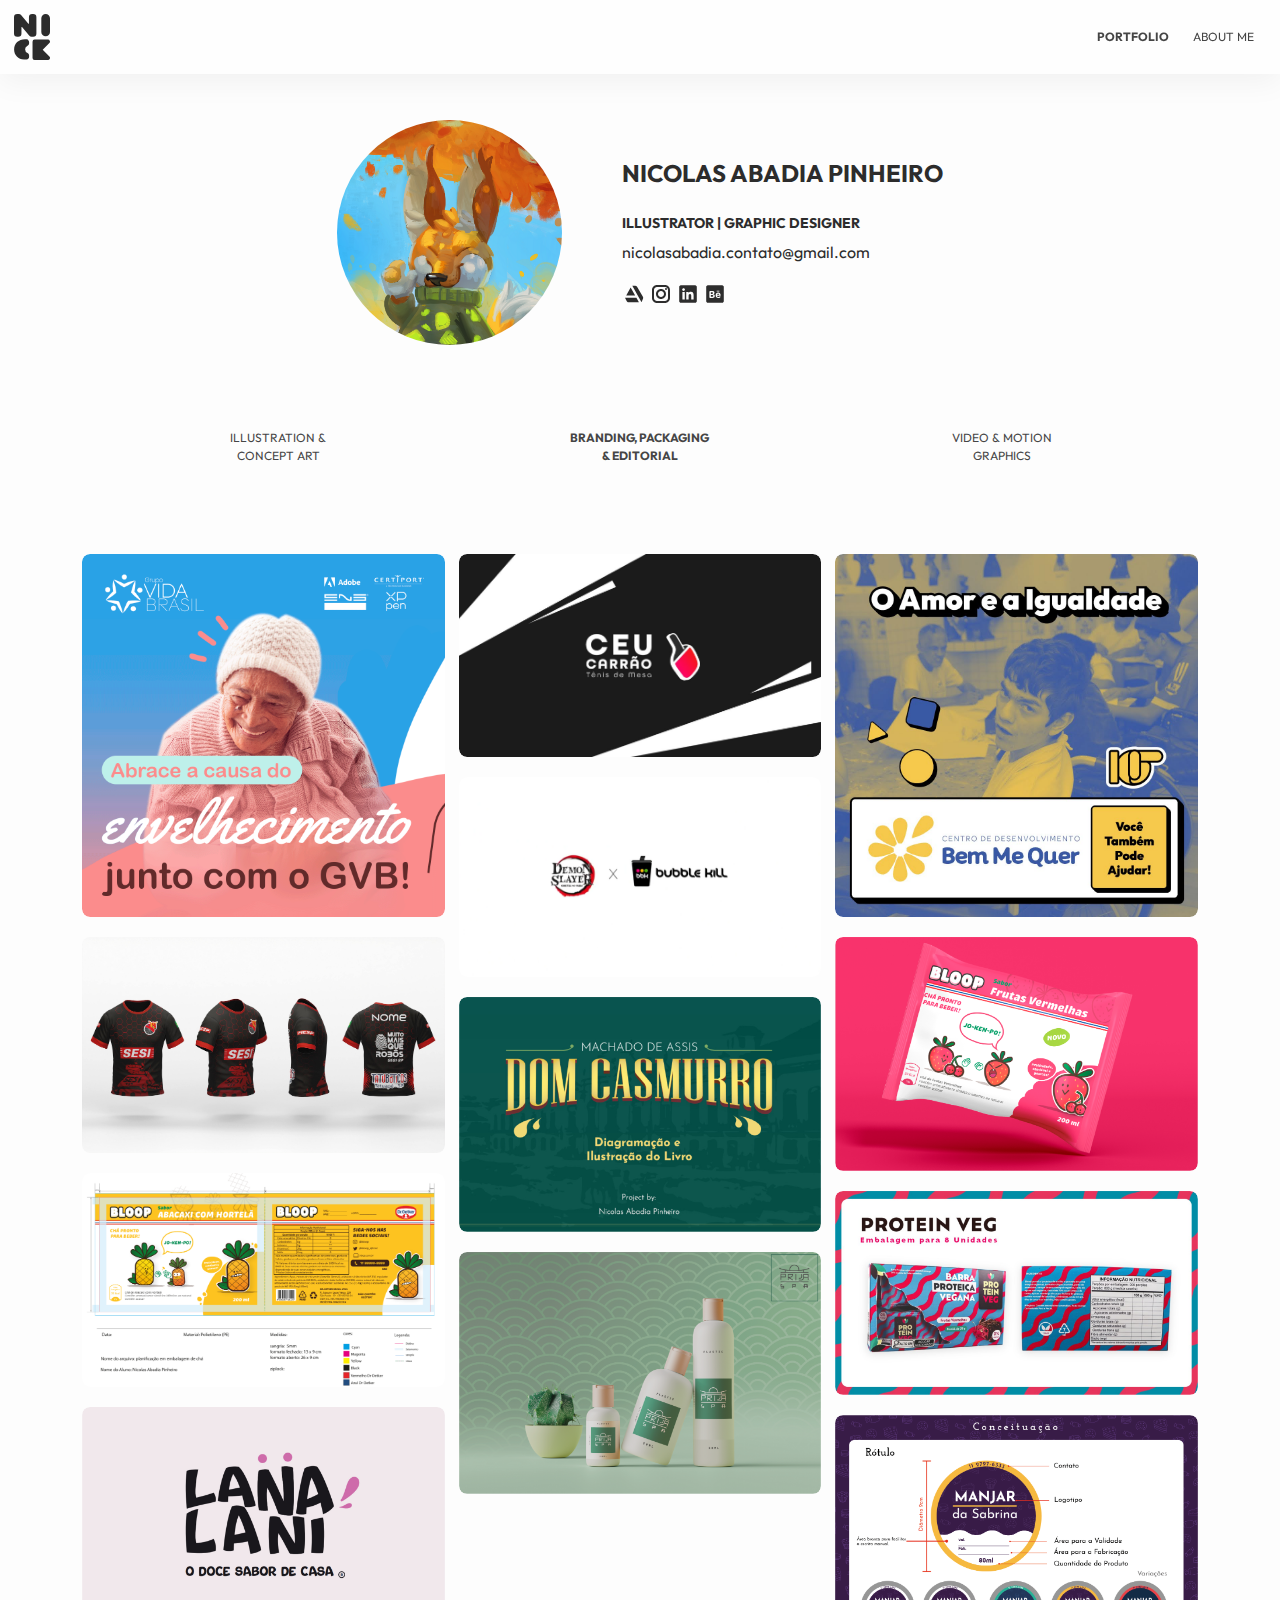
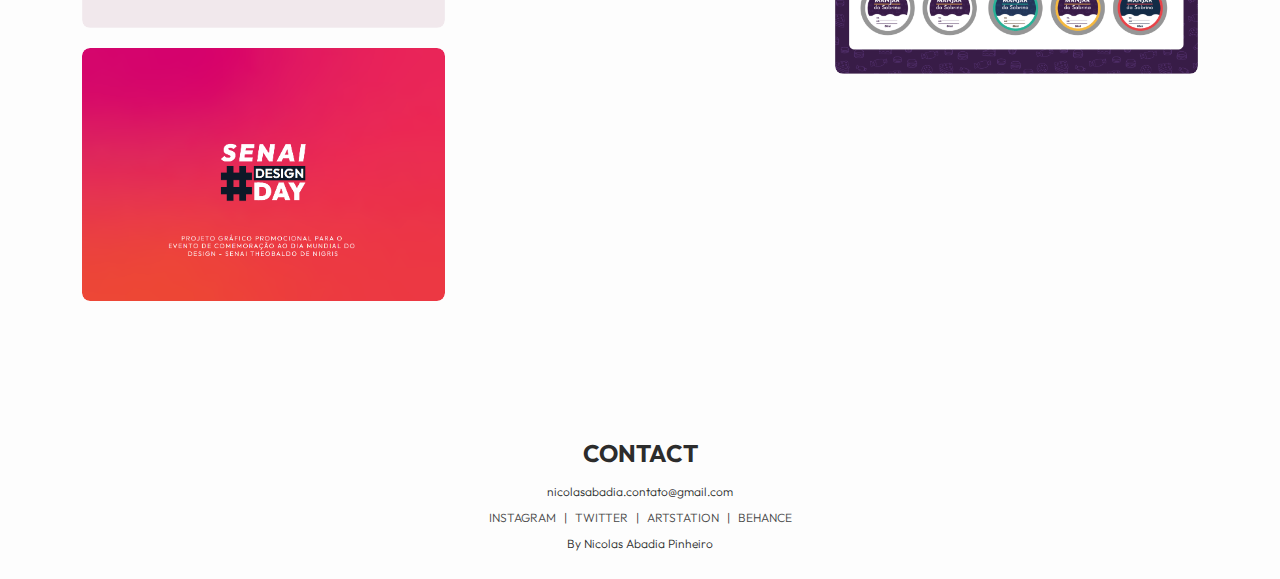
==== commit 6f25bae0: "english" ====
--- a/graphicdesign.html
+++ b/graphicdesign.html
@@ -1,5 +1,5 @@
 <!DOCTYPE html>
-<html lang="pt-br">
+<html lang="en">
 
 <head>
     <meta charset="UTF-8">
@@ -59,7 +59,7 @@
             <img src="assets/foxy.png" alt="">
             <div>
                 <h2 id="me">Nicolas Abadia Pinheiro</h2>
-                <h3> ILUSTRADOR | DESIGNER GRÁFICO</h3>
+                <h3> ILLUSTRATOR | GRAPHIC DESIGNER</h3>
                 <span class="email">nicolasabadia.contato@gmail.com</span>
                 <div class="social2">
                     
@@ -74,7 +74,7 @@
         <nav>
             <ul class="nav-port">
                 <li><a class="nav-link" id="a_portfolio" href="index.html">ILLUSTRATION & CONCEPT ART</a></li>
-                <li><a class="nav-link" id="a_resume" href="graphicdesign.html"><b>BRANDING, PACKING & EDITORIAL</b></a></li>
+                <li><a class="nav-link" id="a_resume" href="graphicdesign.html"><b>BRANDING, PACKAGING & EDITORIAL</b></a></li>
                 <li><a class="nav-link" id="a_resume" href="video.html">VIDEO & MOTION GRAPHICS</a></li>
             </ul>
         </nav>
@@ -108,7 +108,7 @@
                         <div>
                             <span>&times;</span>
                             <div class="popup-desc">
-                                <h2>Camisa da Equipe de Robótica Tatubóticos do SESI 434 Tatuapé</h2>
+                                <h2>Tatubóticos Robotics Team Shirt from SESI 434 Tatuapé</h2>
                                 <p>2023</p>
                                 <p><b>Softwares:</b> Illustrator & Photoshop</p>
                             </div>
@@ -121,7 +121,7 @@
                             <span>&times;</span>
                             <div class="popup-desc">
                                 <h2>SENAI #DESIGN DAY</h2>
-                                <p>PROJETO GRÁFICO PROMOCIONAL PARA O EVENTO DE COMEMORAÇÃO AO DIA MUNDIAL DO DESIGN - SENAI THEOBALDO DE NIGRIS</p>
+                                <p>PROMOTIONAL GRAPHIC PROJECT FOR THE WORLD DESIGN DAY CELEBRATION EVENT - SENAI THEOBALDO DE NIGRIS</p>
                                 <p>2022</p>
                                 <p><b>Softwares:</b> Illustrator & Photoshop</p>
                             </div>
@@ -143,7 +143,7 @@
                         <div>
                             <span>&times;</span>
                             <div class="popup-desc">
-                                <h2>Identidade Visual do Centro de Treinamento de Tênis de Mesa CEU Carrão</h2>
+                                <h2>Visual Identity of the CEU Carrão Table Tennis Training Center</h2>
                                 <p>2023</p>
                                 <p><b>Softwares:</b> Illustrator & Canva</p>
                             </div>
@@ -156,8 +156,8 @@
                         <div>
                             <span>&times;</span>
                             <div class="popup-desc">
-                                <h2>Ilustração e Diagramação do Livro Dom Casmurro</h2>
-                                <p>Projeto de Editorial do Curso Técnico de Design Gráfico do SENAI</p>
+                                <h2>Illustration and Layout of the Book Dom Casmurro</h2>
+                                <p>Editorial Project of the Technical Course in Graphic Design at SENAI</p>
                                 <p>2022</p>
                                 <p><b>Softwares:</b> Illustrator & Photoshop</p>
                             </div>
@@ -169,8 +169,8 @@
                         <div>
                             <span>&times;</span>
                             <div class="popup-desc">
-                                <h2>Campanha Promocional: Demon Slayer & Bubble Kill</h2>
-                                <p>Trabalho de Conclusão de Curso do Técnico em Design Gráfico do SENAI</p>
+                                <h2>Promotional Campaign: Demon Slayer & Bubble Kill</h2>
+                                <p>Final Project of the Technical Course in Graphic Design at SENAI</p>
                                 <p>2023</p>
                                 <p><b>Softwares:</b> Photoshop, Illustrator, After Effects, CapCut, Spline, InDesign & Figma</p>
                             </div>
@@ -185,9 +185,9 @@
                             <img src="assets/ALLWORKS/MitsuriMockup.png" alt="">
                             <img src="assets/ALLWORKS/mockup tokito.jpg" alt="">
                             <img src="assets/ALLWORKS/tanjimocuop.png" alt="">
-                            <h2>REDES SOCIAIS</h2>
+                            <h2>SOCIAL MEDIA</h2>
                             <img src="assets/ALLWORKS/POST FACEBOOK.png" alt="">
-                            <h2>COPOS</h2>
+                            <h2>CUPS</h2>
                             <video autoplay loop  src="assets/ALLWORKS/studio-lighting-copy-3 (2).mp4"></video>
                             <video autoplay loop  src="assets/ALLWORKS/studio-lighting-copy-3 (3).mp4"></video>
                             <video autoplay loop  src="assets/ALLWORKS/studio-lighting-copy-3 (4).mp4"></video>
@@ -216,8 +216,8 @@
                         <div>
                             <span>&times;</span>
                             <div class="popup-desc">
-                                <h2>Projeto de Identidade Visual da Marca BLOOP</h2>
-                                <p>Marca fictícia de chá infantil da empresa Dr. Oetker.</p>
+                                <h2>Visual Identity Project of the BLOOP Brand</h2>
+                                <p>Fictitious children's tea brand from Dr. Oetker.</p>
                                 <p>2022</p>
                                 <p><b>Softwares:</b> Illustrator & Photoshop</p>
                             </div>
@@ -236,8 +236,8 @@
                         <div>
                             <span>&times;</span>
                             <div class="popup-desc">
-                                <h2>Projeto de Embalagem da Marca BLOOP</h2>
-                                <p>Marca fictícia de chá infantil da empresa Dr. Oetker.</p>
+                                <h2>Packaging Project of the BLOOP Brand</h2>
+                                <p>Fictitious children's tea brand from Dr. Oetker.</p>
                                 <p>2022</p>
                                 <p><b>Softwares:</b> Illustrator & Photoshop</p>
                             </div>
@@ -254,7 +254,7 @@
        </section>
     </main>
     <footer>
-        <h2>CONTATO</h2>
+        <h2>CONTACT</h2>
         <span class="email">nicolasabadia.contato@gmail.com</span>
         <div translate="no" class="social">
             <a target="_blank" href="https://www.instagram.com/gogimatilu/">Instagram</a><span class="st">|</span><a
@@ -262,7 +262,7 @@
                 target="_blank" href="https://www.artstation.com/gogimatilu">Artstation</a><span class="st">|</span><a
                 target="_blank" href="https://www.behance.net/nicolasabadia">Behance</a>
         </div>
-        <span class="credits">Por Nicolas Abadia Pinheiro</span>
+        <span class="credits">By Nicolas Abadia Pinheiro</span>
     </footer>
     <script src="javascript/script.js"></script>
 </body>
